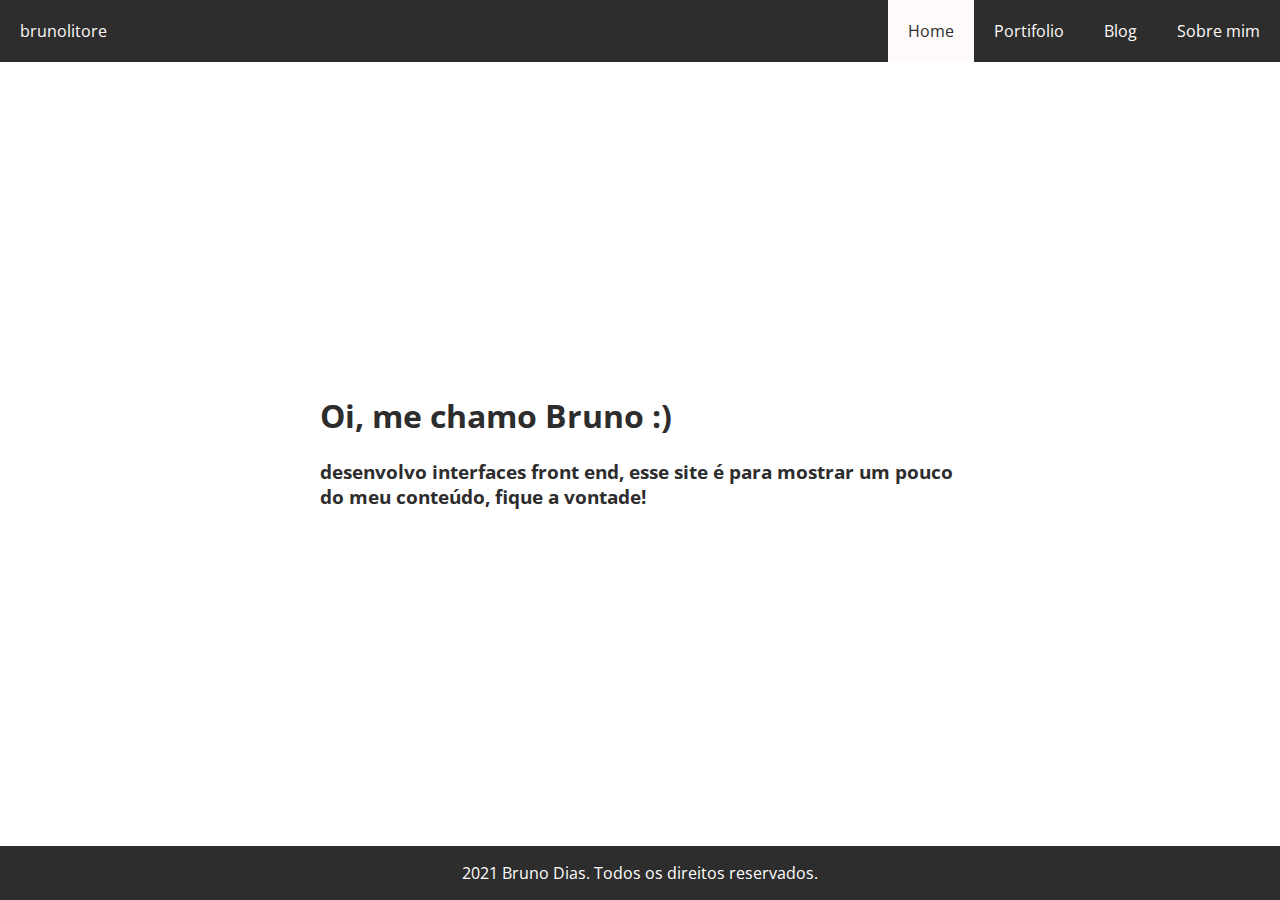
==== index.html @ 923bb20b "Add files via upload" ====
<!DOCTYPE html>
<html>
    <head>
        <title>Meu Portifolio</title>
            <meta charset="UTF-8"/>
            <meta name="viewport" content="width=device-width, user-scalable=0"/>
            <link rel="stylesheet" type="text/css" href="assets/css/style.css"/>
            <link rel="stylesheet" href="https://fonts.googleapis.com/css2?family=Open+Sans:ital,wght@0,300;0,400;1,300&display=swap"/>
    </head>
    <body>
        <header>
            <div class="topbar">
                <div class="logo">brunolitore</div>
                <div class="menu">
                    <nav>
                        <ul>
                            <li class="active"><a href="index.html">Home</a></li>
                            <li><a href="portifolio.html">Portifolio</a></li>
                            <li><a href="blog.html">Blog</a></li>
                            <li><a href="sobre.html">Sobre mim</a></li>
                        </ul>
                    </nav>
                </div>
            </div>
        </header>
        <div class="container">
            <div class="cover">
                <div class="cover-text">
                    <h1>Oi, me chamo Bruno :)</h1>
                    <h3>desenvolvo interfaces front end, esse site é para mostrar um pouco do meu conteúdo, fique a vontade!</h3>
                </div>
                <footer>
                    <p>2021 Bruno Dias. Todos os direitos reservados.</p>
                </footer>
            </div>
        </body>
</html>
---- assets/css/style.css ----
*{
    font-family: Open Sans;
}
body {
    margin: 0;
    padding: 0;
}
header {
    display: flex;
    justify-content: center;
}
.topbar {
    display: flex;
    justify-content: space-between;
    text-decoration: none;
    background-color: #2d2d2d;
    width: 100%;
}
.logo {
    display: flex;
    align-items: center;
    padding: 20px;
    color: snow;
}
.menu {
    display: flex;
    align-items: center;
}
nav ul, nav li {
    list-style: none;
    padding: 0;
    margin: 0;
}
nav ul {
    display: flex;
}
nav a {
    display: block;
    padding: 20px;
    text-decoration: none;
    color: snow;
}
nav .active a, nav a:hover {
    background-color: snow;
    color: #2d2d2d;
}
.container {
    display: flex;
    height: 800px;
}
.cover {
    width: 100%;
    height: 100%;
}
.cover-text {
    position: absolute;
    left: 50%;
    top: 50%;
    transform: translate(-50%, -50%);
    color: #2d2d2d;
}
footer {
    position: fixed;
    margin-top: 30px;
    left: 0;
    bottom: 0;
    width: 100%;
    background-color: #2d2d2d;
    color: white;
    text-align: center;
}
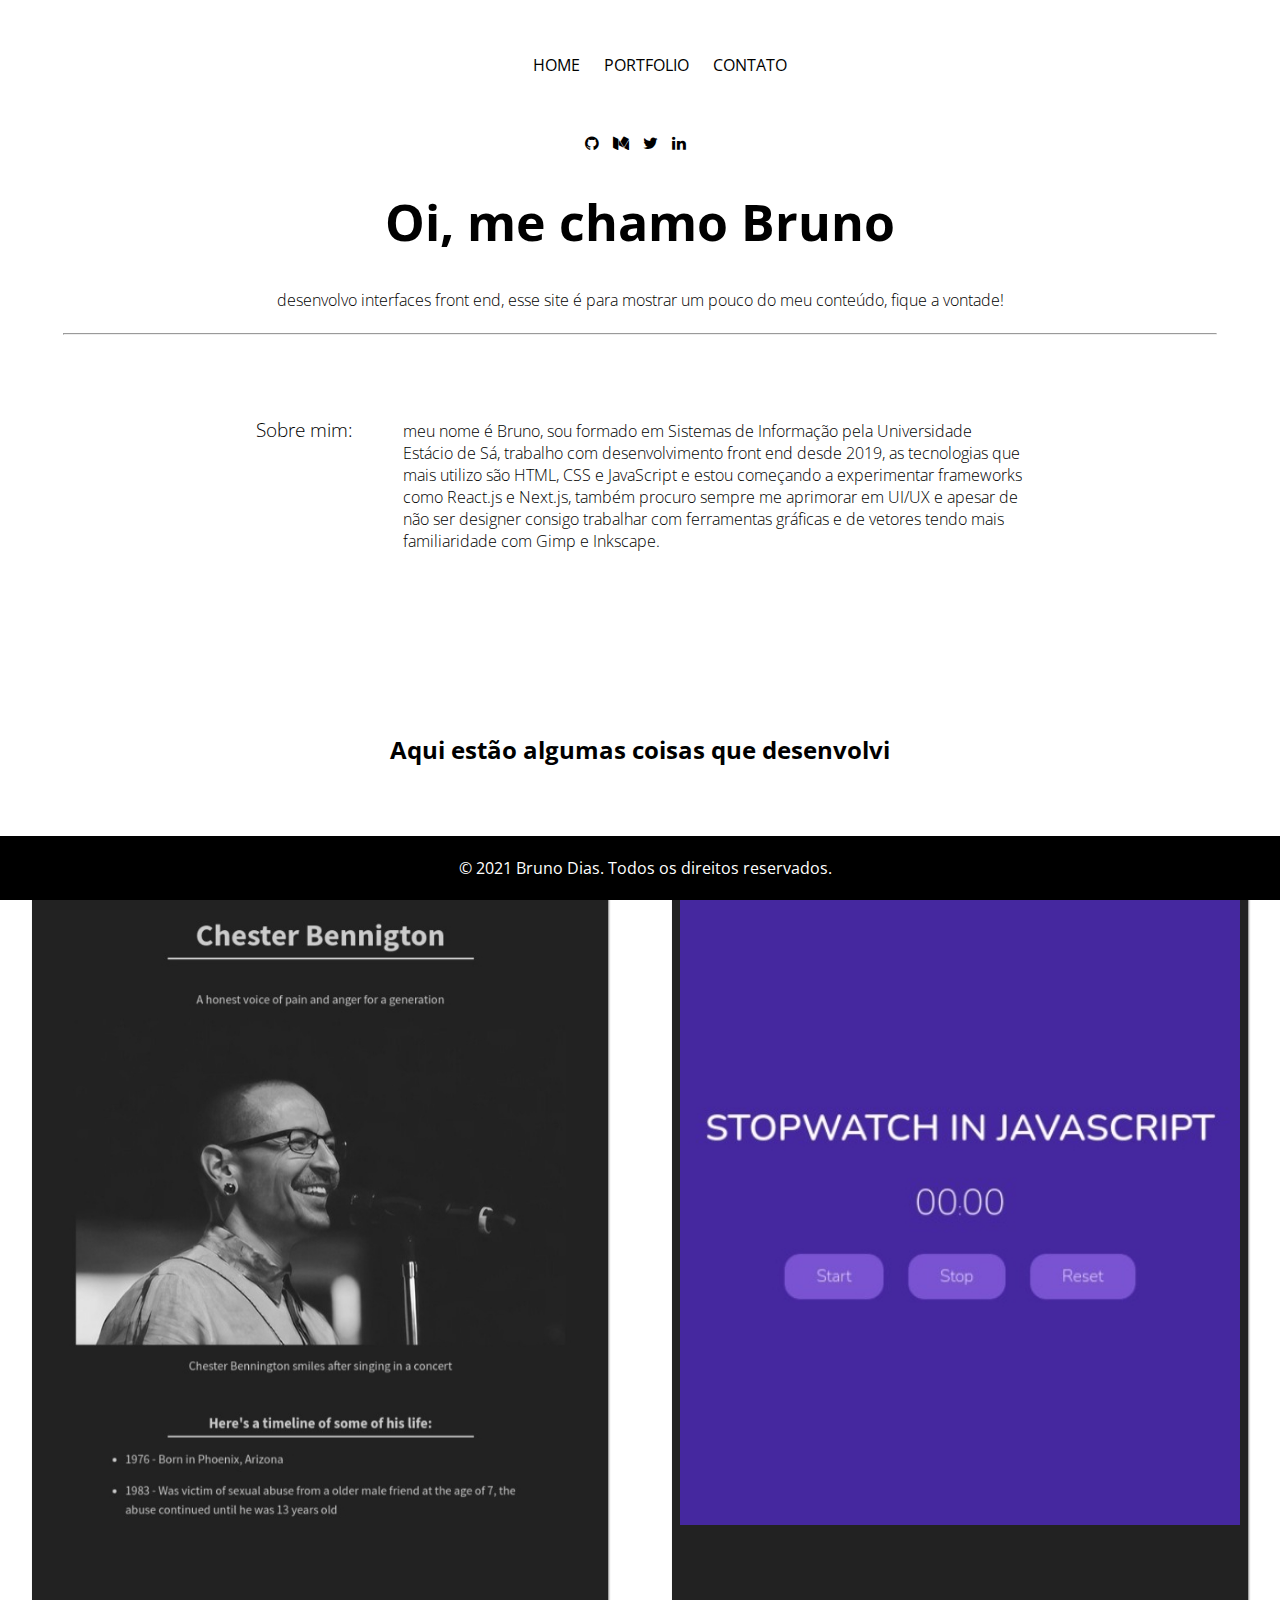
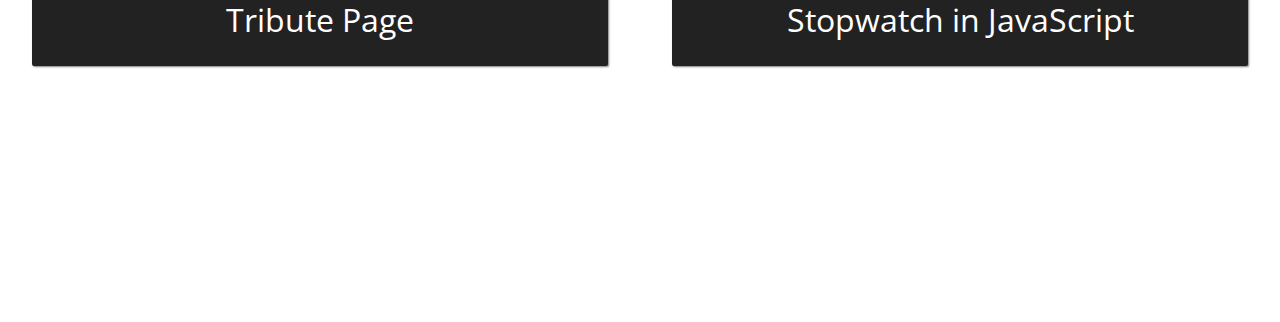
==== commit 3ca96063: "iniciada a migração da página de portifolio para a index dentro da respectiva sessão" ====
--- a/index.html
+++ b/index.html
@@ -1,37 +1,65 @@
 <!DOCTYPE html>
 <html>
     <head>
-        <title>Meu Portifolio</title>
-            <meta charset="UTF-8"/>
-            <meta name="viewport" content="width=device-width, user-scalable=0"/>
-            <link rel="stylesheet" type="text/css" href="assets/css/style.css"/>
-            <link rel="stylesheet" href="https://fonts.googleapis.com/css2?family=Open+Sans:ital,wght@0,300;0,400;1,300&display=swap"/>
+        <title>Bruno Dias | Desenvolvedor Front End</title>
+        <meta charset="UTF-8"/>
+        <meta name="viewport" content="width=device-width, user-scalable=0"/>
+        <link rel="stylesheet" href="assets/css/style.css"/>
+        <link rel="stylesheet" href="https://fonts.googleapis.com/css2?family=Open+Sans:ital,wght@0,300;0,400;1,300&display=swap"/>
+        <link rel="stylesheet" href="https://cdnjs.cloudflare.com/ajax/libs/font-awesome/4.7.0/css/font-awesome.css"/>
     </head>
     <body>
-        <header>
-            <div class="topbar">
-                <div class="logo">brunolitore</div>
-                <div class="menu">
-                    <nav>
-                        <ul>
-                            <li class="active"><a href="index.html">Home</a></li>
-                            <li><a href="portifolio.html">Portifolio</a></li>
-                            <li><a href="blog.html">Blog</a></li>
-                            <li><a href="sobre.html">Sobre mim</a></li>
-                        </ul>
-                    </nav>
-                </div>
+        <nav>
+            <div class="menus">
+                <ul>
+                    <li><a href="index.html">Home</a></li>
+                    <li><a href="#projects">Portfolio</a></li>
+                    <li><a href="contact-me.html">Contato</a></li>
+                </ul>
             </div>
-        </header>
-        <div class="container">
-            <div class="cover">
-                <div class="cover-text">
-                    <h1>Oi, me chamo Bruno :)</h1>
-                    <h3>desenvolvo interfaces front end, esse site é para mostrar um pouco do meu conteúdo, fique a vontade!</h3>
-                </div>
-                <footer>
-                    <p>2021 Bruno Dias. Todos os direitos reservados.</p>
-                </footer>
+            <div class="accounts">
+                <i class="fa fa-github"></i>
+                <i class="fa fa-medium"></i>
+                <i class="fa fa-twitter"></i>
+                <i class="fa fa-linkedin"></i>
             </div>
+        </nav>
+        <section id="welcome-section" class="header">
+            <h1>Oi, me chamo Bruno</h1>
+            <h4>desenvolvo interfaces front end, esse site é para mostrar um pouco do meu conteúdo, fique a vontade!</h4>
+            <hr>
+        </section>
+        <div class="about-me">
+            <h3>Sobre mim:</h3>
+            <h4>
+                meu nome é Bruno, sou formado em Sistemas de Informação pela Universidade Estácio de Sá, trabalho
+                com desenvolvimento front end desde 2019, as tecnologias que mais utilizo são HTML, CSS e JavaScript 
+                e estou começando a experimentar frameworks como React.js e Next.js, também procuro sempre 
+                me aprimorar em UI/UX e apesar de não ser designer consigo trabalhar com ferramentas gráficas e de vetores 
+                tendo mais familiaridade com Gimp e Inkscape.
+            </h4>
+        </div>
+        <section id="projects" class="projects-session">
+            <h2 class="projects-session-header">Aqui estão algumas coisas que desenvolvi</h2>
+            <div class="projects-grid">
+                <a 
+                href="https://codepen.io/brunolitore/live/oNBPrVz"
+                target="_blank"
+                class="project project-title">
+                    <img class="project-image" src="./assets/images/tribute-page-thumb.jpeg" alt="projeto">
+                    <p class="project-title">Tribute Page</p>
+                </a>
+                <a 
+                href="https://ss-simplestopwatch.vercel.app"
+                target="_blank"
+                class="project project-title">
+                    <img class="project-image" src="./assets/images/stopwatch-thumb.jpeg" alt="projeto">
+                    <p class="project-title">Stopwatch in JavaScript</p>
+                </a>
+            </div>
+        </section>
+        <footer>
+            <p>&copy; 2021 Bruno Dias. Todos os direitos reservados.</p>
+        </footer>
         </body>
-</html>
+</html>--- a/assets/css/style.css
+++ b/assets/css/style.css
@@ -1,71 +1,163 @@
 *{
-    font-family: Open Sans;
+    font-family: 'Open Sans';
 }
 body {
     margin: 0;
     padding: 0;
 }
-header {
-    display: flex;
-    justify-content: center;
+nav {
+    display: grid;
+    grid-template-areas: 'menus accounts';
+    width: 60%;
+    margin: auto;
+    margin-top: 3%;
+    grid-gap: 40px;
 }
-.topbar {
-    display: flex;
-    justify-content: space-between;
+a {
     text-decoration: none;
-    background-color: #2d2d2d;
+    color: black;
+}
+li {
+    list-style: none;
+    display: inline;
+    padding: 10px;
+    text-transform: uppercase;
+    cursor: pointer;
+}
+li:hover {
+    font-weight: 900;
+}
+i {
+    margin-right: 10px;
+    cursor: pointer;
+}
+i:hover {
+    transform: scale(1.3);
+}
+.header {
+    text-align: center;
+    margin-top: 3;
+    margin-bottom: 5%;
+}
+h1 {
+    font-size: 50px;
+}
+h3, h4 {
+    font-weight: 100;
+}
+hr {
+    width: 70%;
+    margin-left: auto;
+    margin-right: auto;
+    margin-bottom: 5%;
+}
+.about-me {
+    display: grid;
+    grid-template-areas: 'left-content right-content';
+    width: 60%;
+    margin: auto;
+    grid-gap: 50px;
+    text-align: left;
+}
+.projects-session {
+    text-align: center;
+    padding: 10rem 2rem;
+}
+.projects-session-header {
+    max-width: 640px;
+    margin: 0 auto 6rem auto;
+    border-bottom: 0.2rem;
+}
+@media (max-width: 28.75em) {
+    .projects-session-header {
+        font-size: 4rem;
+    }
+}
+.projects-grid {
+    display: grid;
+    grid-template-columns: repeat(auto-fit, minmax(320px, 1fr));
+    grid-gap: 4rem;
     width: 100%;
+    max-width: 1280px;
+    margin: 0 auto;
+    margin-bottom: 6rem;
 }
-.logo {
-    display: flex;
-    align-items: center;
-    padding: 20px;
-    color: snow;
+@media (max-width: 30.625em) {
+    .projects-session {
+        padding: 6rem 1rem;
+    }
+    .projects-grid {
+        grid-template-columns: 1fr;
+    }
 }
-.menu {
-    display: flex;
-    align-items: center;
+.project {
+    background: #222;
+    box-shadow: 1px 1px 2px rgba(0, 0, 0, 0.5);
+    border-radius: 2px;
 }
-nav ul, nav li {
-    list-style: none;
-    padding: 0;
-    margin: 0;
+.project-image {
+    height: calc(100% - 6.8rem);
+    width: 100%;
+    object-fit: cover;
 }
-nav ul {
-    display: flex;
+.project-title {
+    font-size: 2rem;
+    padding: 2rem 0.5rem;
+    color: white;
 }
-nav a {
-    display: block;
-    padding: 20px;
-    text-decoration: none;
-    color: snow;
+.contact {
+    display: grid;
+    width: 60%;
+    margin: auto;
+    grid-gap: 50px;
+    text-align: left;
 }
-nav .active a, nav a:hover {
-    background-color: snow;
-    color: #2d2d2d;
-}
-.container {
-    display: flex;
-    height: 800px;
-}
-.cover {
-    width: 100%;
-    height: 100%;
-}
-.cover-text {
-    position: absolute;
-    left: 50%;
-    top: 50%;
-    transform: translate(-50%, -50%);
-    color: #2d2d2d;
+.projects {
+    display: grid;
+    text-align: center;
 }
 footer {
     position: fixed;
-    margin-top: 30px;
+    margin-top: 3%;
     left: 0;
     bottom: 0;
     width: 100%;
-    background-color: #2d2d2d;
+    background-color: black;
     color: white;
     text-align: center;
+    padding: 5px;
+}
+@media (max-width:1299px) {
+    nav {
+        grid-template-areas: 'menus' 'accounts';
+        text-align: center;
+    }
+    .content {
+        grid-template-areas: 'left-content' 'right-content';
+        width: 70%;
+        margin: auto;
+    }
+    hr {
+        width: 90%;
+        margin-left: auto;
+        margin-right: auto;
+        margin-bottom: 2%;
+    }
+}
+@media (max-width:700px) {
+    nav li {
+        display: block;
+    }
+    .content {
+        grid-template-areas: 'left-content' 'right-content';
+        grid-gap: 40px;
+        width: 80%;
+        margin: auto;
+    }
+    hr {
+        width: 90%;
+        margin-left: auto;
+        margin-right: auto;
+        margin-bottom: 2%;
+    }
 }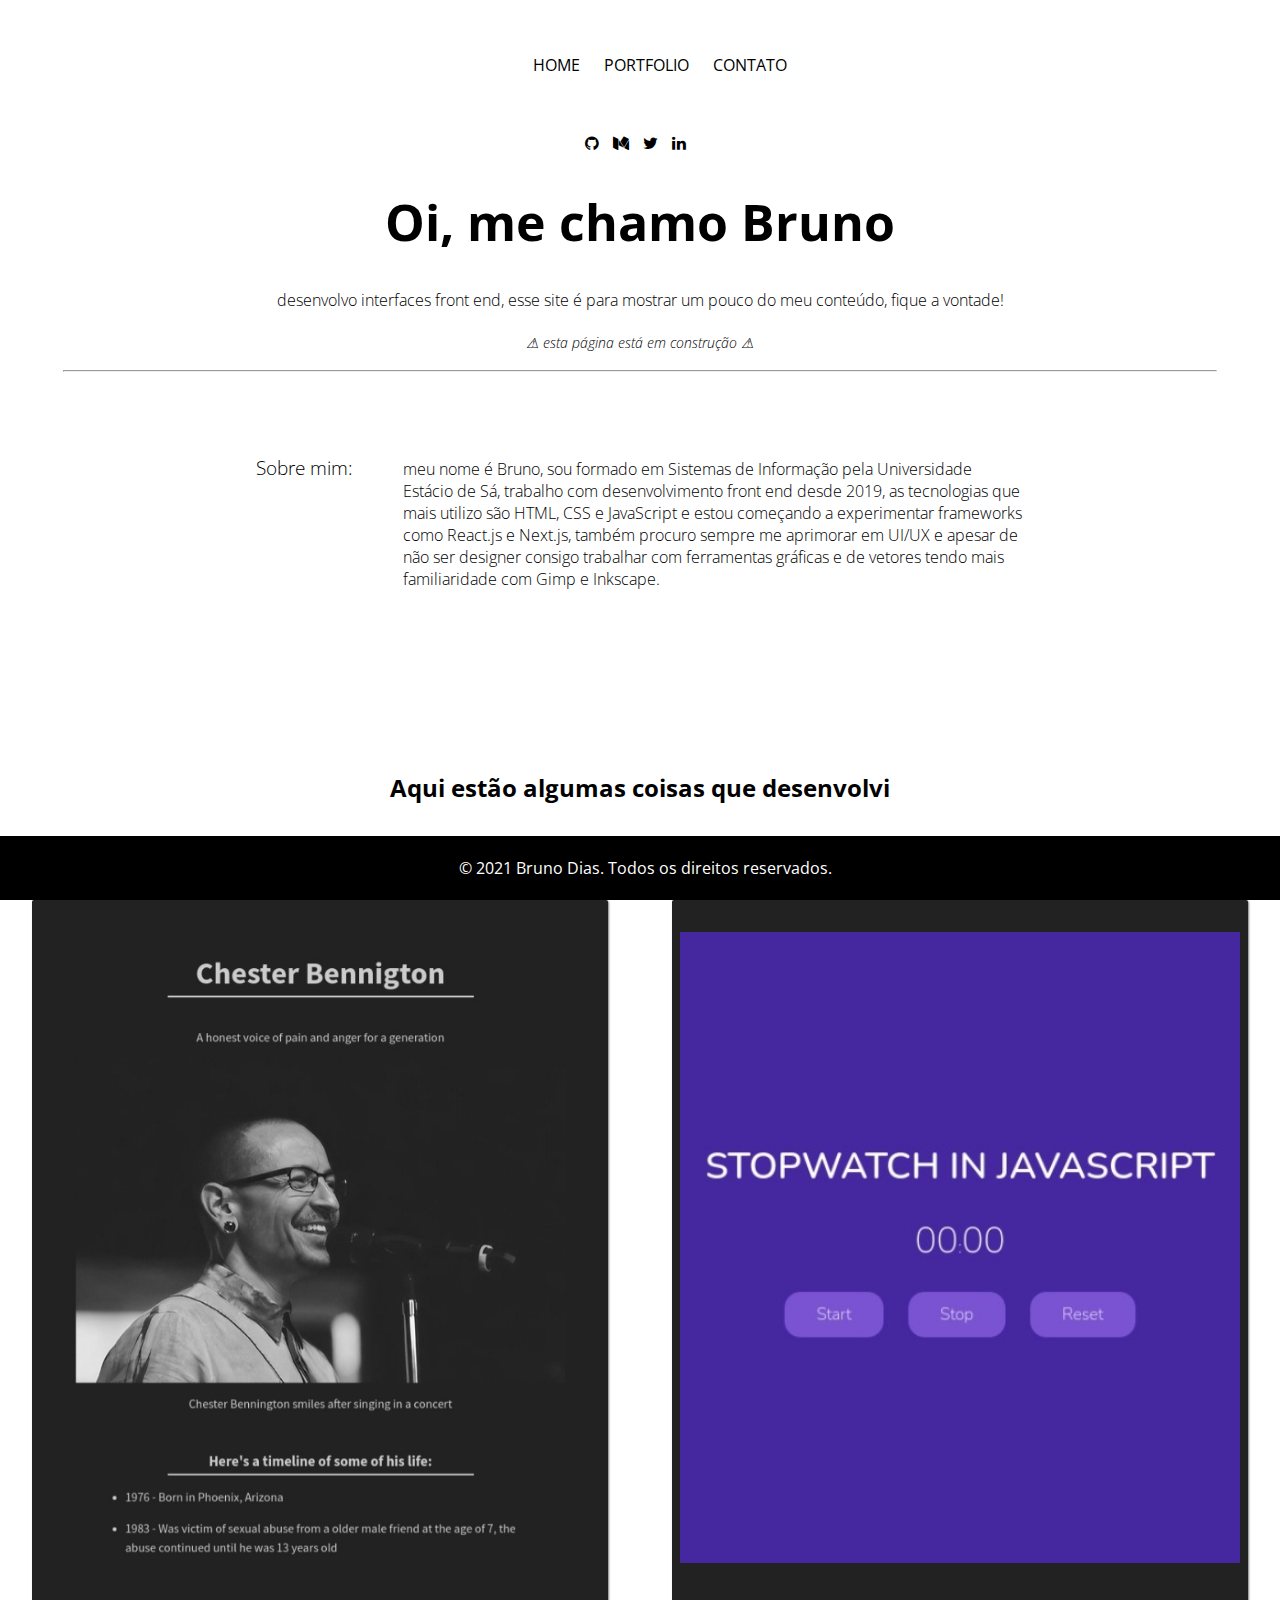
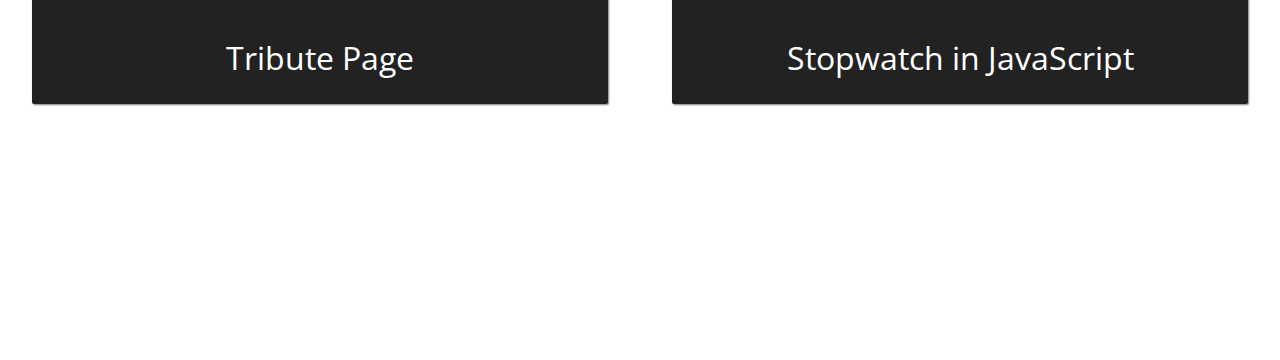
==== commit dafe4d5e: "adicionado aviso de página em construção" ====
--- a/index.html
+++ b/index.html
@@ -27,6 +27,7 @@
         <section id="welcome-section" class="header">
             <h1>Oi, me chamo Bruno</h1>
             <h4>desenvolvo interfaces front end, esse site é para mostrar um pouco do meu conteúdo, fique a vontade!</h4>
+            <h4 class="warning">⚠ esta página está em construção ⚠</h4>
             <hr>
         </section>
         <div class="about-me">
--- a/assets/css/style.css
+++ b/assets/css/style.css
@@ -44,6 +44,10 @@
 }
 h3, h4 {
     font-weight: 100;
+}
+.warning {
+    font-style: italic;
+    font-size: 14px;
 }
 hr {
     width: 70%;
